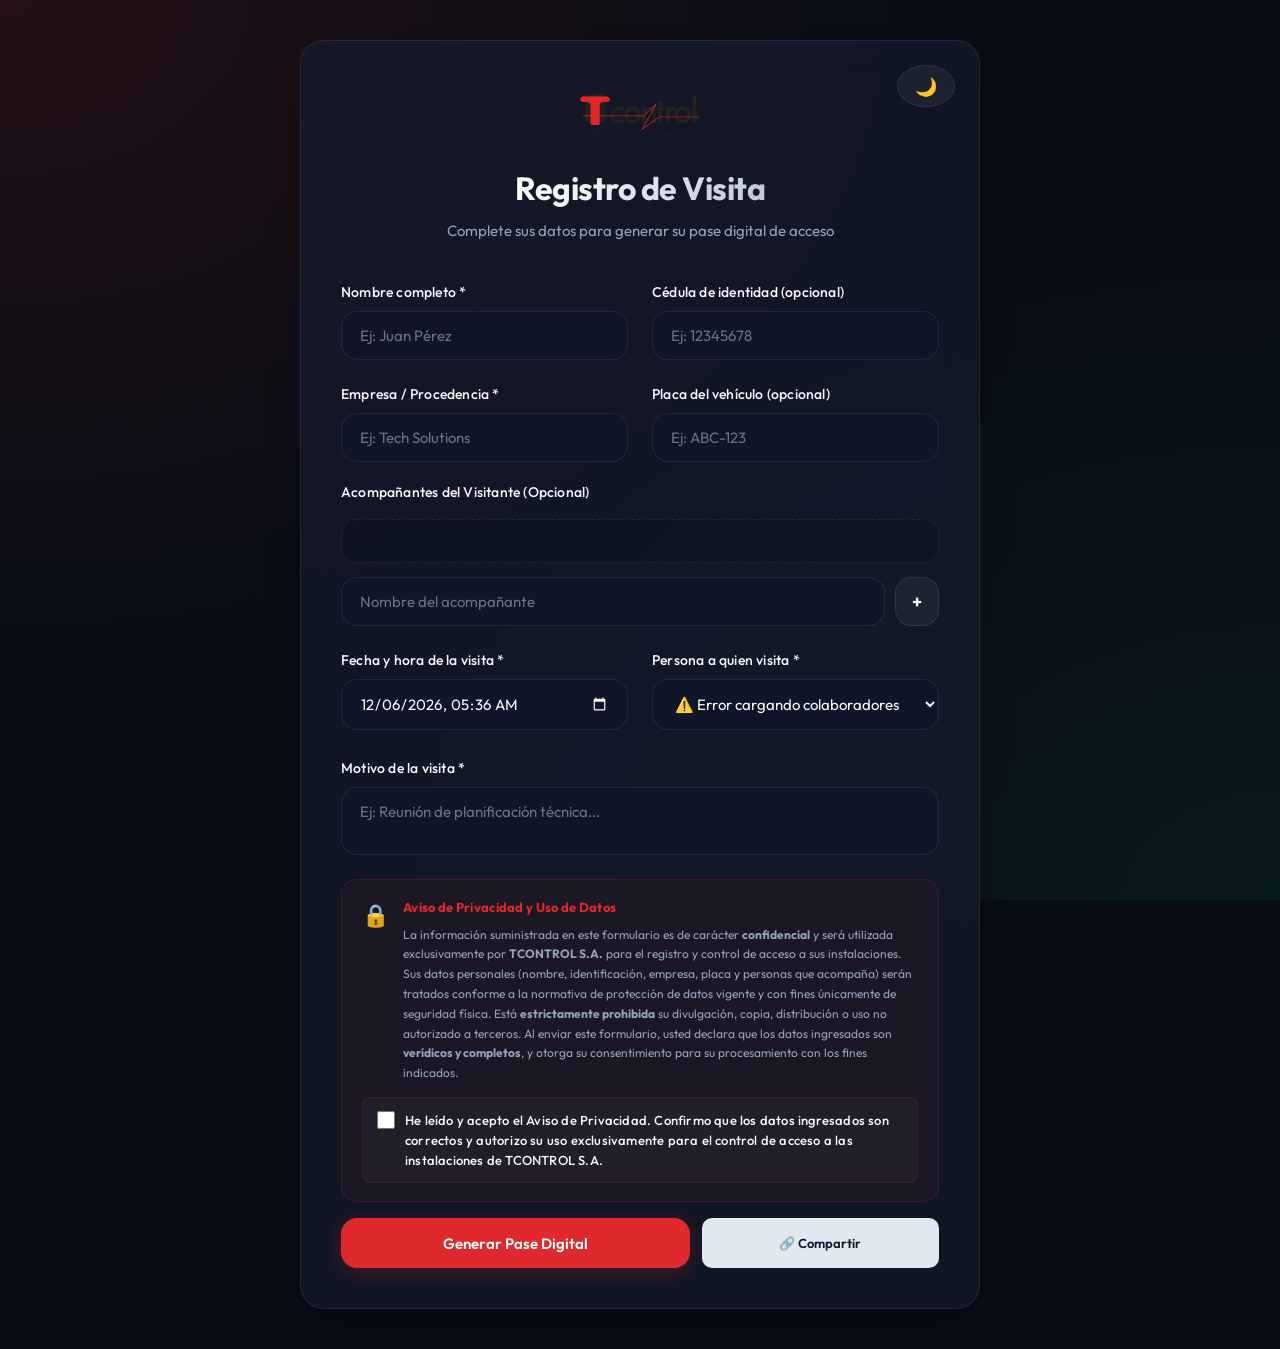
==== visitante/index.html @ 4ef97298 "commit" ====
<!DOCTYPE html>
<html lang="es">
<head>
    <meta charset="UTF-8">
    <meta name="viewport" content="width=device-width, initial-scale=1.0, viewport-fit=cover">
    <meta name="theme-color" content="#0f172a">
    <title>Registro de Visita | Control de Acceso</title>
    <link rel="manifest" href="manifest.json">
    <link href="https://fonts.googleapis.com/css2?family=Outfit:wght@300;400;500;600;700&display=swap" rel="stylesheet">
    <link rel="stylesheet" href="../shared-styles.css">
    <link rel="stylesheet" href="styles.css">
</head>
<body>
    <div class="container">
        <!-- Persistent Theme Switcher -->
        <div class="theme-switch-container">
            <button type="button" id="themeToggleBtn" class="theme-toggle-btn" title="Cambiar Tema">🌙</button>
        </div>

        <div class="header">
            <img src="../Logotipo T Control.png" class="brand-logo" alt="Logo T Control">
            <h1>Registro de Visita</h1>
            <p>Complete sus datos para generar su pase digital de acceso</p>
        </div>

        <form id="visitForm" autocomplete="off">
            <!-- Bloque 1: Datos personales y vehículo -->
            <div class="form-grid">
                <div class="form-group">
                    <label for="nombre">Nombre completo *</label>
                    <input type="text" id="nombre" required placeholder="Ej: Juan Pérez">
                </div>

                <div class="form-group">
                    <label for="cedula">Cédula de identidad (opcional)</label>
                    <input type="text" id="cedula" placeholder="Ej: 12345678">
                </div>

                <div class="form-group">
                    <label for="empresa">Empresa / Procedencia *</label>
                    <input type="text" id="empresa" required placeholder="Ej: Tech Solutions">
                </div>

                <div class="form-group">
                    <label for="placa">Placa del vehículo (opcional)</label>
                    <input type="text" id="placa" placeholder="Ej: ABC-123">
                </div>
            </div>

            <!-- Acompañantes: debajo de Placa -->
            <div class="form-group full-width" style="margin-bottom: 24px;">
                <label>Acompañantes del Visitante (Opcional)</label>
                <div id="companionsChips" class="chips-container">
                    <!-- Chips generados dinámicamente -->
                </div>
                <div class="chip-input-wrapper">
                    <input type="text" id="companionInput" placeholder="Nombre del acompañante">
                    <button type="button" id="addCompanionBtn" class="btn-chip-add">+</button>
                </div>
            </div>

            <!-- Bloque 2: Fecha, persona y motivo -->
            <div class="form-grid" style="margin-bottom: 28px;">
                <div class="form-group">
                    <label for="fechaHoraVisita">Fecha y hora de la visita *</label>
                    <input type="datetime-local" id="fechaHoraVisita" required>
                </div>

                <div class="form-group">
                    <label for="personaVisita">Persona a quien visita *</label>
                    <select id="personaVisita" required>
                        <option value="">Cargando colaboradores...</option>
                    </select>
                </div>
            </div>

            <div class="form-group full-width">
                <label for="motivo">Motivo de la visita *</label>
                <textarea id="motivo" rows="2" required placeholder="Ej: Reunión de planificación técnica..."></textarea>
            </div>

            <!-- Aviso de Privacidad y Descargo de Responsabilidad -->
            <div class="privacy-disclaimer-box" style="margin-top: 24px;">
                <div class="privacy-disclaimer-text">
                    <span class="privacy-icon">🔒</span>
                    <div>
                        <p class="privacy-title">Aviso de Privacidad y Uso de Datos</p>
                        <p class="privacy-body">
                            La información suministrada en este formulario es de carácter <strong>confidencial</strong> y será utilizada
                            exclusivamente por <strong>TCONTROL S.A.</strong> para el registro y control de acceso a sus instalaciones.
                            Sus datos personales (nombre, identificación, empresa, placa y personas que acompaña) serán tratados
                            conforme a la normativa de protección de datos vigente y con fines únicamente de seguridad física.
                            Está <strong>estrictamente prohibida</strong> su divulgación, copia, distribución o uso no autorizado a terceros.
                            Al enviar este formulario, usted declara que los datos ingresados son <strong>verídicos y completos</strong>,
                            y otorga su consentimiento para su procesamiento con los fines indicados.
                        </p>
                    </div>
                </div>
                <label class="privacy-check-label" for="privacyCheck">
                    <input type="checkbox" id="privacyCheck" required>
                    <span>He leído y acepto el Aviso de Privacidad. Confirmo que los datos ingresados son correctos y autorizo su uso exclusivamente para el control de acceso a las instalaciones de TCONTROL S.A.</span>
                </label>
            </div>

            <div style="display: flex; gap: 12px; margin-top: 16px; width: 100%;">
                <button type="submit" class="btn-primary" id="submitBtn" style="flex: 3;">
                    <span class="btn-text">Generar Pase Digital</span>
                    <span class="btn-loader" style="display:none;">⏳ Procesando...</span>
                </button>
                <button type="button" id="shareRegisterBtn" class="btn-secondary-mini" style="flex: 2; height: 50px; display: flex; align-items: center; justify-content: center; gap: 8px;">
                    🔗 Compartir
                </button>
            </div>
        </form>

        <div id="resultModal" class="modal" style="display:none;">
            <div class="modal-content glassmorphic">
                <span class="close">&times;</span>
                <div id="resultContent"></div>
            </div>
        </div>
    </div>

    <!-- QRCode.js local -->
    <script src="qrcode.min.js"></script>
    <!-- Configuración centralizada -->
    <script src="../config.js"></script>
    <!-- Utilidades compartidas -->
    <script src="../utils.js"></script>
    <!-- Lógica de la aplicación -->
    <script src="app.js"></script>
</body>
</html>
---- shared-styles.css ----
/**
 * SISTEMA DE ACCESO - ESTILOS PREMIUM COMPARTIDOS
 * Diseño Glassmorphic, HSL Tailored Palettes y Tipografía Outfit.
 */

:root {
  /* T Control Corporate Red HSL */
  --primary: hsl(359, 75%, 52%);
  --primary-glow: rgba(226, 39, 38, 0.25);
  --primary-hover: hsl(359, 85%, 60%);
  
  --bg-app: #090d16;
  --bg-card: rgba(22, 28, 45, 0.7);
  --bg-card-hover: rgba(30, 38, 60, 0.85);
  --border-color: rgba(255, 255, 255, 0.08);
  --border-focus: var(--primary);
  
  --text-main: #f8fafc;
  --text-muted: #94a3b8;
  --text-dark: #0f172a;
  
  --bg-gradient-1: rgba(226, 39, 38, 0.12);
  --bg-gradient-2: rgba(16, 185, 129, 0.08);
  
  --success: #10b981;
  --success-glow: rgba(16, 185, 129, 0.25);
  --error: #ef4444;
  --error-glow: rgba(239, 68, 68, 0.25);
  --warning: #f59e0b;
  
  --radius-lg: 24px;
  --radius-md: 16px;
  --radius-sm: 8px;
  
  --font-family: 'Outfit', -apple-system, BlinkMacSystemFont, 'Segoe UI', Roboto, sans-serif;
  --transition: all 0.3s cubic-bezier(0.4, 0, 0.2, 1);
  --shadow-premium: 0 20px 40px -15px rgba(0, 0, 0, 0.5);
}

/* Light Mode Overrides */
body.light-mode {
  --bg-app: #f1f5f9;
  --bg-card: rgba(255, 255, 255, 0.9);
  --bg-card-hover: rgba(241, 245, 249, 0.95);
  --border-color: rgba(15, 23, 42, 0.08);
  --border-focus: var(--primary);
  
  --text-main: #0f172a;
  --text-muted: #475569;
  --text-dark: #0f172a;
  
  --bg-gradient-1: rgba(226, 39, 38, 0.06);
  --bg-gradient-2: rgba(16, 185, 129, 0.04);
  
  --shadow-premium: 0 20px 40px -15px rgba(15, 23, 42, 0.1);
}

/* ==================== GLOBAL RESET ==================== */
* {
  margin: 0;
  padding: 0;
  box-sizing: border-box;
}

body {
  font-family: var(--font-family);
  background-color: var(--bg-app);
  background-image: 
    radial-gradient(at 0% 0%, var(--bg-gradient-1) 0px, transparent 50%),
    radial-gradient(at 100% 100%, var(--bg-gradient-2) 0px, transparent 50%);
  background-attachment: fixed;
  color: var(--text-main);
  line-height: 1.5;
  min-height: 100vh;
  padding: 40px 20px;
  display: flex;
  justify-content: center;
  align-items: flex-start;
  -webkit-font-smoothing: antialiased;
  transition: background-color 0.3s ease, color 0.3s ease;
}

.container {
  width: 100%;
  max-width: 680px;
  background: var(--bg-card);
  backdrop-filter: blur(20px);
  -webkit-backdrop-filter: blur(20px);
  border: 1px solid var(--border-color);
  border-radius: var(--radius-lg);
  padding: 40px;
  box-shadow: var(--shadow-premium);
  position: relative; /* relative for theme switcher alignment */
  animation: entranceAnim 0.6s cubic-bezier(0.16, 1, 0.3, 1);
  transition: background 0.3s ease, border-color 0.3s ease, box-shadow 0.3s ease;
}

@keyframes entranceAnim {
  from {
    opacity: 0;
    transform: translateY(20px) scale(0.98);
  }
  to {
    opacity: 1;
    transform: translateY(0) scale(1);
  }
}

/* ==================== HEADER ==================== */
.header {
  text-align: center;
  margin-bottom: 40px;
}

.logo-area {
  display: inline-flex;
  align-items: center;
  justify-content: center;
  width: 64px;
  height: 64px;
  background: rgba(59, 130, 246, 0.12);
  border: 1px solid rgba(59, 130, 246, 0.25);
  border-radius: 20px;
  margin-bottom: 20px;
  font-size: 28px;
  box-shadow: 0 8px 20px rgba(59, 130, 246, 0.15);
  animation: logoPulse 4s infinite ease-in-out;
}

@keyframes logoPulse {
  0%, 100% { transform: scale(1); box-shadow: 0 8px 20px rgba(59, 130, 246, 0.15); }
  50% { transform: scale(1.05); box-shadow: 0 12px 30px rgba(59, 130, 246, 0.3); }
}

.header h1 {
  font-size: 32px;
  font-weight: 700;
  letter-spacing: -0.5px;
  background: linear-gradient(135deg, #ffffff 30%, #94a3b8 100%);
  -webkit-background-clip: text;
  -webkit-text-fill-color: transparent;
  margin-bottom: 8px;
}

.header p {
  color: var(--text-muted);
  font-size: 15px;
  font-weight: 400;
}

/* ==================== FORM DESIGN ==================== */
.form-grid {
  display: grid;
  grid-template-columns: repeat(2, 1fr);
  gap: 24px;
  margin-bottom: 28px;
}

.form-group {
  display: flex;
  flex-direction: column;
  gap: 8px;
}

.form-group.full-width {
  grid-column: span 2;
}

label {
  font-size: 14px;
  font-weight: 500;
  color: var(--text-main);
  letter-spacing: 0.2px;
}

input, select, textarea {
  width: 100%;
  background: rgba(15, 23, 42, 0.6);
  border: 1px solid var(--border-color);
  border-radius: var(--radius-md);
  padding: 14px 18px;
  color: var(--text-main);
  font-size: 15px;
  font-family: inherit;
  font-weight: 400;
  transition: var(--transition);
}

input::placeholder, textarea::placeholder {
  color: #64748b;
}

input:focus, select:focus, textarea:focus {
  outline: none;
  border-color: var(--border-focus);
  background: rgba(15, 23, 42, 0.9);
  box-shadow: 0 0 0 4px var(--primary-glow);
}

select option {
  background: #0f172a;
  color: var(--text-main);
}

textarea {
  resize: none;
}

/* Invertir el color del ícono del selector de fecha en temas oscuros */
input[type="date"]::-webkit-calendar-picker-indicator,
input[type="datetime-local"]::-webkit-calendar-picker-indicator {
  filter: invert(1);
  cursor: pointer;
}

/* ==================== BUTTONS ==================== */
button {
  display: inline-flex;
  align-items: center;
  justify-content: center;
  font-family: var(--font-family);
  font-weight: 600;
  font-size: 15px;
  padding: 15px 28px;
  border-radius: var(--radius-md);
  border: none;
  cursor: pointer;
  transition: var(--transition);
  gap: 10px;
}

.btn-primary {
  background: var(--primary);
  color: #ffffff;
  box-shadow: 0 4px 20px var(--primary-glow);
  width: 100%;
}

.btn-primary:hover:not(:disabled) {
  background: var(--primary-hover);
  transform: translateY(-2px);
  box-shadow: 0 8px 25px rgba(59, 130, 246, 0.5);
}

.btn-primary:active:not(:disabled) {
  transform: translateY(0);
}

.btn-primary:disabled {
  opacity: 0.5;
  cursor: not-allowed;
}

.btn-primary-mini {
  background: var(--primary);
  color: #ffffff;
  padding: 10px 18px;
  font-size: 13px;
  border-radius: 10px;
}

.btn-primary-mini:hover {
  background: var(--primary-hover);
  transform: scale(1.02);
}

.btn-secondary-mini {
  background: rgba(255, 255, 255, 0.08);
  color: var(--text-main);
  border: 1px solid var(--border-color);
  padding: 10px 18px;
  font-size: 13px;
  border-radius: 10px;
}

.btn-secondary-mini:hover {
  background: rgba(255, 255, 255, 0.15);
}

/* ==================== TICKET GLASSMORPHIC ==================== */
.ticket-container {
  color: var(--text-dark);
  text-align: center;
  animation: ticketEntrance 0.5s cubic-bezier(0.34, 1.56, 0.64, 1);
}

@keyframes ticketEntrance {
  from {
    transform: scale(0.9) rotate(-2deg);
    opacity: 0;
  }
  to {
    transform: scale(1) rotate(0);
    opacity: 1;
  }
}

.ticket-header {
  margin-bottom: 24px;
}

.success-badge {
  display: inline-flex;
  align-items: center;
  justify-content: center;
  width: 48px;
  height: 48px;
  background: var(--success);
  color: white;
  border-radius: 50%;
  font-size: 22px;
  font-weight: bold;
  margin-bottom: 12px;
  box-shadow: 0 0 20px var(--success-glow);
}

.ticket-header h2 {
  font-size: 22px;
  font-weight: 700;
  color: #0f172a;
}

.ticket-id {
  font-size: 13px;
  color: #64748b;
  margin-top: 4px;
}

.ticket-qr-area {
  background: #f8fafc;
  border: 1px dashed #cbd5e1;
  border-radius: var(--radius-md);
  padding: 24px;
  margin-bottom: 24px;
  display: flex;
  flex-direction: column;
  align-items: center;
}

.qr-code-wrapper {
  background: white;
  padding: 12px;
  border-radius: 12px;
  box-shadow: 0 4px 12px rgba(0, 0, 0, 0.05);
}

.qr-code-wrapper canvas, .qr-code-wrapper img {
  width: 170px !important;
  height: 170px !important;
  display: block;
}

.qr-help {
  font-size: 12px;
  color: #64748b;
  margin-top: 14px;
  font-weight: 500;
}

.ticket-pin-area {
  background: #f1f5f9;
  border-radius: 16px;
  padding: 16px;
  margin-bottom: 24px;
}

.pin-label {
  display: block;
  font-size: 10px;
  font-weight: 700;
  color: #64748b;
  letter-spacing: 1px;
  margin-bottom: 4px;
}

.pin-display {
  font-size: 32px;
  font-weight: 800;
  color: #0f172a;
  letter-spacing: 4px;
  line-height: 1.2;
}

.pin-help {
  font-size: 11px;
  color: #64748b;
  margin-top: 4px;
}

.ticket-details {
  background: #f8fafc;
  border-radius: var(--radius-md);
  padding: 18px 22px;
  margin-bottom: 28px;
  text-align: left;
  display: flex;
  flex-direction: column;
  gap: 12px;
}

.detail-row {
  display: flex;
  justify-content: space-between;
  align-items: center;
  font-size: 13px;
  border-bottom: 1px solid #f1f5f9;
  padding-bottom: 8px;
}

.detail-row:last-child {
  border-bottom: none;
  padding-bottom: 0;
}

.detail-row span {
  color: #64748b;
  font-weight: 500;
}

.detail-row strong {
  color: #0f172a;
  font-weight: 600;
}

.ticket-footer {
  display: flex;
  gap: 12px;
}

.ticket-footer button {
  flex: 1;
}

/* ==================== MODAL OVERLAY ==================== */
.modal {
  display: none;
  position: fixed;
  top: 0;
  left: 0;
  width: 100vw;
  height: 100vh;
  background: rgba(4, 6, 12, 0.85);
  backdrop-filter: blur(12px);
  -webkit-backdrop-filter: blur(12px);
  z-index: 1000;
  align-items: center;
  justify-content: center;
  padding: 20px;
}

.modal-content.glassmorphic {
  background: #ffffff;
  border-radius: var(--radius-lg);
  padding: 32px;
  width: 100%;
  max-width: 440px;
  max-height: 95vh;
  overflow-y: auto;
  position: relative;
  box-shadow: 0 30px 60px rgba(0, 0, 0, 0.4);
}

.close {
  position: absolute;
  top: 16px;
  right: 20px;
  font-size: 26px;
  font-weight: 700;
  color: #94a3b8;
  cursor: pointer;
  transition: var(--transition);
}

.close:hover {
  color: var(--error);
  transform: scale(1.1);
}

/* ==================== RESPONSIVE DESIGN ==================== */
@media (max-width: 640px) {
  body {
    padding: 20px 10px;
  }

  .container {
    padding: 24px 16px;
  }

  .form-grid {
    grid-template-columns: 1fr;
    gap: 16px;
  }

  .form-group.full-width {
    grid-column: span 1;
  }

  .header h1 {
    font-size: 26px;
  }
}

/* ==================== BRAND LOGO ==================== */
.brand-logo {
  max-width: 150px;
  height: auto;
  margin: 0 auto 16px auto;
  display: block;
}

/* ==================== THEME TOGGLE SWITCH ==================== */
.theme-switch-container {
  position: absolute;
  top: 24px;
  right: 24px;
  z-index: 100;
}

.theme-toggle-btn {
  background: rgba(255, 255, 255, 0.05);
  border: 1px solid var(--border-color);
  width: 42px;
  height: 42px;
  border-radius: 50%;
  display: flex;
  align-items: center;
  justify-content: center;
  font-size: 18px;
  color: var(--text-main);
  box-shadow: 0 4px 12px rgba(0, 0, 0, 0.1);
  cursor: pointer;
  transition: var(--transition);
}

.theme-toggle-btn:hover {
  transform: rotate(15deg) scale(1.05);
  border-color: var(--primary);
  background: var(--bg-card-hover);
}

/* ==================== COMPANION CHIPS / TAGS ==================== */
.chips-container {
  display: flex;
  flex-wrap: wrap;
  gap: 8px;
  margin-top: 8px;
  min-height: 44px;
  padding: 8px;
  border: 1px dashed var(--border-color);
  border-radius: var(--radius-md);
  background: rgba(0, 0, 0, 0.1);
}

.chip {
  display: inline-flex;
  align-items: center;
  gap: 6px;
  background: var(--primary);
  color: #ffffff !important;
  font-size: 13px;
  font-weight: 500;
  padding: 6px 12px;
  border-radius: 12px;
  animation: chipEntrance 0.3s cubic-bezier(0.16, 1, 0.3, 1);
  box-shadow: 0 2px 6px rgba(226, 39, 38, 0.2);
}

@keyframes chipEntrance {
  from { opacity: 0; transform: scale(0.8) translateY(4px); }
  to { opacity: 1; transform: scale(1) translateY(0); }
}

.chip-remove {
  background: rgba(255, 255, 255, 0.2);
  border-radius: 50%;
  width: 16px;
  height: 16px;
  display: flex;
  align-items: center;
  justify-content: center;
  font-size: 10px;
  cursor: pointer;
  transition: var(--transition);
}

.chip-remove:hover {
  background: rgba(255, 255, 255, 0.4);
  color: #ffffff;
}

.chip-input-wrapper {
  display: flex;
  gap: 10px;
  margin-top: 6px;
}

.chip-input-wrapper input {
  flex: 1;
}

.btn-chip-add {
  background: rgba(255, 255, 255, 0.05);
  border: 1px solid var(--border-color);
  color: var(--text-main);
  padding: 0 16px;
  border-radius: var(--radius-md);
  font-size: 18px;
  font-weight: bold;
  cursor: pointer;
  transition: var(--transition);
}

.btn-chip-add:hover {
  background: var(--primary);
  color: #ffffff;
  border-color: var(--primary);
}

/* ==================== THEME-AWARE MODAL FOR CRUD ==================== */
.modal-content.theme-aware {
  background: var(--bg-card);
  backdrop-filter: blur(24px);
  -webkit-backdrop-filter: blur(24px);
  border: 1px solid var(--border-color);
  color: var(--text-main) !important;
}

.modal-content.theme-aware h3,
.modal-content.theme-aware h4,
.modal-content.theme-aware label {
  color: var(--text-main) !important;
}

.modal-content.theme-aware input,
.modal-content.theme-aware select,
.modal-content.theme-aware textarea {
  background: rgba(0, 0, 0, 0.15) !important;
  color: var(--text-main) !important;
  border-color: var(--border-color) !important;
}

.modal-content.theme-aware input:focus,
.modal-content.theme-aware select:focus,
.modal-content.theme-aware textarea:focus {
  border-color: var(--border-focus) !important;
  box-shadow: 0 0 0 3px var(--primary-glow) !important;
}

/* ==================== HIGH-CONTRAST LIGHT MODE OVERRIDES ==================== */
body.light-mode .header h1 {
  background: linear-gradient(135deg, #0f172a 30%, #475569 100%) !important;
  -webkit-background-clip: text !important;
  -webkit-text-fill-color: transparent !important;
}

/* Inputs, Selects and Textareas */
body.light-mode input,
body.light-mode select,
body.light-mode textarea {
  background: rgba(255, 255, 255, 0.85) !important;
  color: #0f172a !important;
  border: 1px solid rgba(15, 23, 42, 0.15) !important;
}

body.light-mode input:focus,
body.light-mode select:focus,
body.light-mode textarea:focus {
  background: #ffffff !important;
  border-color: var(--primary) !important;
  box-shadow: 0 0 0 4px var(--primary-glow) !important;
}

body.light-mode input::placeholder,
body.light-mode textarea::placeholder {
  color: #64748b !important;
}

body.light-mode select option {
  background: #ffffff !important;
  color: #0f172a !important;
}

body.light-mode input[type="date"]::-webkit-calendar-picker-indicator,
body.light-mode input[type="datetime-local"]::-webkit-calendar-picker-indicator {
  filter: none !important;
}

/* Chips Container inside modal */
body.light-mode .chips-container {
  background: rgba(15, 23, 42, 0.02) !important;
  border-color: rgba(15, 23, 42, 0.08) !important;
}

/* Guard login portal */
body.light-mode .login-section.glassmorphic-subcard {
  background: rgba(255, 255, 255, 0.85) !important;
  border-color: rgba(15, 23, 42, 0.08) !important;
}

/* Guard navigation tabs */
body.light-mode .tabs-header {
  background: rgba(15, 23, 42, 0.04) !important;
  border-color: rgba(15, 23, 42, 0.08) !important;
}

body.light-mode .tab-btn:not(.active) {
  color: #475569 !important;
}

body.light-mode .tab-btn:hover:not(.active) {
  background: rgba(15, 23, 42, 0.04) !important;
  color: #0f172a !important;
}

/* Guard operations panels */
body.light-mode .scanner-card,
body.light-mode .pin-card {
  background: rgba(255, 255, 255, 0.8) !important;
  border-color: rgba(15, 23, 42, 0.08) !important;
}

body.light-mode .pin-input-group input {
  background: rgba(255, 255, 255, 0.9) !important;
  color: #0f172a !important;
  border: 1px solid rgba(15, 23, 42, 0.15) !important;
}

/* Validation result card in light mode */
body.light-mode #resultTitle {
  color: #0f172a !important;
}

body.light-mode .info-row strong {
  color: #0f172a !important;
}

body.light-mode .result-host-card {
  background: rgba(15, 23, 42, 0.04) !important;
  border: 1px solid rgba(15, 23, 42, 0.08) !important;
}

body.light-mode .host-text-details h4 {
  color: #0f172a !important;
}

body.light-mode .close,
body.light-mode #closeEditModalBtn {
  color: #475569 !important;
}

body.light-mode .close:hover,
body.light-mode #closeEditModalBtn:hover {
  color: var(--error) !important;
}

/* History logs grid cards in light mode */
body.light-mode .history-controls-card {
  background: rgba(255, 255, 255, 0.8) !important;
  border-color: rgba(15, 23, 42, 0.08) !important;
}

body.light-mode .visit-card-history {
  background: rgba(255, 255, 255, 0.85) !important;
  border-color: rgba(15, 23, 42, 0.08) !important;
}

body.light-mode .visit-card-history:hover {
  background: #ffffff !important;
  border-color: rgba(15, 23, 42, 0.15) !important;
  box-shadow: 0 10px 25px rgba(15, 23, 42, 0.05) !important;
}

body.light-mode .vh-visitor-name {
  color: #0f172a !important;
}

body.light-mode .vh-pin-pill,
body.light-mode .vh-id-pill {
  background: rgba(15, 23, 42, 0.05) !important;
  color: #0f172a !important;
}

body.light-mode .vh-time-stamp strong {
  color: #0f172a !important;
}

/* ==================== CUSTOM SELECT DROPDOWN ==================== */
.custom-select-wrapper {
  position: relative;
  width: 100%;
}

.custom-select-trigger {
  display: flex;
  align-items: center;
  gap: 10px;
  background: rgba(15, 23, 42, 0.6);
  border: 1px solid var(--border-color);
  border-radius: var(--radius-md);
  padding: 14px 18px;
  color: var(--text-main);
  font-size: 15px;
  cursor: pointer;
  transition: var(--transition);
  user-select: none;
  min-height: 50px;
}

.custom-select-trigger:hover {
  border-color: var(--border-focus);
}

.custom-select-arrow {
  margin-left: auto;
  font-size: 10px;
  color: var(--text-muted);
  transition: var(--transition);
}

.custom-select-dropdown {
  position: absolute;
  top: calc(100% + 6px);
  left: 0;
  width: 100%;
  background: #0f172a;
  border: 1px solid var(--border-color);
  border-radius: var(--radius-md);
  box-shadow: 0 10px 30px rgba(0, 0, 0, 0.5);
  z-index: 1000;
  display: none;
  overflow: hidden;
  animation: slideDown 0.25s cubic-bezier(0.16, 1, 0.3, 1);
}

@keyframes slideDown {
  from { opacity: 0; transform: translateY(-8px); }
  to { opacity: 1; transform: translateY(0); }
}

.custom-select-search {
  width: calc(100% - 24px) !important;
  margin: 12px 12px 6px 12px !important;
  padding: 10px 14px !important;
  background: rgba(0, 0, 0, 0.25) !important;
  border: 1px solid var(--border-color) !important;
  border-radius: var(--radius-sm) !important;
  font-size: 14px !important;
  color: var(--text-main) !important;
}

.custom-select-options {
  max-height: 200px;
  overflow-y: auto;
  padding: 6px 0;
}

/* Custom Scrollbar for dropdown */
.custom-select-options::-webkit-scrollbar {
  width: 6px;
}
.custom-select-options::-webkit-scrollbar-track {
  background: rgba(0, 0, 0, 0.1);
}
.custom-select-options::-webkit-scrollbar-thumb {
  background: rgba(255, 255, 255, 0.1);
  border-radius: 3px;
}
.custom-select-options::-webkit-scrollbar-thumb:hover {
  background: rgba(255, 255, 255, 0.2);
}

.custom-select-option {
  display: flex;
  align-items: center;
  gap: 12px;
  padding: 10px 18px;
  cursor: pointer;
  transition: var(--transition);
  color: var(--text-main);
  font-size: 14px;
}

.custom-select-option:hover {
  background: rgba(255, 255, 255, 0.05);
  color: #ffffff;
}

.colab-select-img, .colab-option-img {
  width: 28px;
  height: 28px;
  border-radius: 50%;
  object-fit: cover;
  border: 1px solid rgba(255, 255, 255, 0.1);
}

/* ==================== HIGH-CONTRAST LIGHT MODE ADDITIONS ==================== */

/* Custom Autocomplete Select in Light Mode */
body.light-mode .custom-select-trigger {
  background: rgba(255, 255, 255, 0.85) !important;
  color: #0f172a !important;
  border: 1px solid rgba(15, 23, 42, 0.15) !important;
}

body.light-mode .custom-select-dropdown {
  background: #ffffff !important;
  border-color: rgba(15, 23, 42, 0.15) !important;
  box-shadow: 0 10px 30px rgba(15, 23, 42, 0.1) !important;
}

body.light-mode .custom-select-search {
  background: rgba(15, 23, 42, 0.03) !important;
  border: 1px solid rgba(15, 23, 42, 0.1) !important;
  color: #0f172a !important;
}

body.light-mode .custom-select-option {
  color: #475569 !important;
}

body.light-mode .custom-select-option:hover {
  background: rgba(15, 23, 42, 0.04) !important;
  color: #0f172a !important;
}

body.light-mode .colab-select-img, body.light-mode .colab-option-img {
  border: 1px solid rgba(15, 23, 42, 0.1);
}

body.light-mode .custom-select-options::-webkit-scrollbar-thumb {
  background: rgba(15, 23, 42, 0.1);
}

/* Secondary Buttons in Light Mode */
body.light-mode .btn-secondary-mini {
  background: rgba(15, 23, 42, 0.06) !important;
  color: #0f172a !important;
  border: 1px solid rgba(15, 23, 42, 0.12) !important;
}
body.light-mode .btn-secondary-mini:hover {
  background: rgba(15, 23, 42, 0.1) !important;
}

/* Alert/Error Banner High-Contrast in Light Mode */
body.light-mode .error-detail-box {
  background: rgba(239, 68, 68, 0.06) !important;
  border: 1px solid rgba(239, 68, 68, 0.15) !important;
  color: #b91c1c !important;
}

/* Status Pills High-Contrast in Light Mode */
body.light-mode .status-pill.agendado {
  background: rgba(59, 130, 246, 0.1) !important;
  color: #1d4ed8 !important;
}
body.light-mode .status-pill.en-curso {
  background: rgba(16, 185, 129, 0.1) !important;
  color: #047857 !important;
}
body.light-mode .status-pill.finalizado {
  background: rgba(148, 163, 184, 0.12) !important;
  color: #475569 !important;
}

/* Modals, Search Inputs and Close Icons in Light Mode */
body.light-mode .modal-content.theme-aware {
  background: #ffffff !important;
  border-color: rgba(15, 23, 42, 0.15) !important;
  color: #0f172a !important;
  box-shadow: 0 20px 50px rgba(15, 23, 42, 0.15) !important;
}

body.light-mode .modal-content.theme-aware h3,
body.light-mode .modal-content.theme-aware h4,
body.light-mode .modal-content.theme-aware label {
  color: #0f172a !important;
}

body.light-mode .modal-content.theme-aware input {
  background: #ffffff !important;
  color: #0f172a !important;
  border: 1px solid rgba(15, 23, 42, 0.15) !important;
}

body.light-mode .modal-content.theme-aware input:focus {
  border-color: var(--primary) !important;
  box-shadow: 0 0 0 4px var(--primary-glow) !important;
}

body.light-mode .close-share {
  color: #475569 !important;
}

body.light-mode .close-share:hover {
  color: var(--error) !important;
}
---- visitante/styles.css ----
/**
 * ESTILOS ESPECÍFICOS - PORTAL VISITANTE
 * Hereda limpiamente el diseño premium y paleta HSL de shared-styles.css.
 * Sin reescrituras de colores conflictivas.
 */

/* Asegurar el contraste de los textos del ticket digital (sobre fondo blanco) */
.ticket-container {
  color: var(--text-dark) !important;
}

.ticket-header h2 {
  color: var(--text-dark) !important;
  font-weight: 700;
}

.ticket-id code {
  background: #f1f5f9;
  color: #0f172a;
  padding: 2px 6px;
  border-radius: 4px;
}

.qr-help {
  color: #64748b !important;
  font-weight: 500;
}

.pin-label {
  color: #64748b !important;
}

.pin-display {
  color: #0f172a !important;
}

.pin-help {
  color: #64748b !important;
}

.detail-row span {
  color: #64748b !important;
}

.detail-row strong {
  color: #0f172a !important;
}

/* Botones específicos para el pie de ticket modal */
.btn-primary-mini {
  background: var(--primary);
  color: #ffffff !important;
  padding: 12px 20px;
  font-size: 13px;
  font-weight: 600;
  border-radius: 10px;
  cursor: pointer;
  transition: var(--transition);
}

.btn-primary-mini:hover {
  background: var(--primary-hover);
  transform: translateY(-1px);
}

.btn-secondary-mini {
  background: #e2e8f0;
  color: #0f172a !important;
  padding: 12px 20px;
  font-size: 13px;
  font-weight: 600;
  border-radius: 10px;
  cursor: pointer;
  transition: var(--transition);
}

.btn-secondary-mini:hover {
  background: #cbd5e1;
}

/* Ajuste fino de espaciado en la cuadrícula de inputs */
.form-grid {
  margin-bottom: 20px;
}

body:not(.light-mode) input, body:not(.light-mode) select, body:not(.light-mode) textarea {
  /* Forzar que los inputs se hereden del sistema HSL de shared-styles.css */
  background: rgba(15, 23, 42, 0.6) !important;
  color: var(--text-main) !important;
  border: 1px solid var(--border-color) !important;
}

body:not(.light-mode) input:focus, body:not(.light-mode) select:focus, body:not(.light-mode) textarea:focus {
  border-color: var(--border-focus) !important;
  background: rgba(15, 23, 42, 0.9) !important;
  box-shadow: 0 0 0 4px var(--primary-glow) !important;
}

body.light-mode input, body.light-mode select, body.light-mode textarea {
  background: rgba(255, 255, 255, 0.85) !important;
  color: #0f172a !important;
  border: 1px solid rgba(15, 23, 42, 0.15) !important;
}

body.light-mode input:focus, body.light-mode select:focus, body.light-mode textarea:focus {
  background: #ffffff !important;
  border-color: var(--primary) !important;
  box-shadow: 0 0 0 4px var(--primary-glow) !important;
}

label {
  color: var(--text-main) !important;
  font-weight: 500;
}

/* ==================== AVISO DE PRIVACIDAD ==================== */
.privacy-disclaimer-box {
  background: rgba(226, 39, 38, 0.05);
  border: 1px solid rgba(226, 39, 38, 0.18);
  border-radius: var(--radius-md);
  padding: 18px 20px;
  display: flex;
  flex-direction: column;
  gap: 14px;
}

.privacy-disclaimer-text {
  display: flex;
  gap: 14px;
  align-items: flex-start;
}

.privacy-icon {
  font-size: 22px;
  flex-shrink: 0;
  margin-top: 1px;
}

.privacy-title {
  font-size: 13px;
  font-weight: 700;
  color: var(--primary) !important;
  margin-bottom: 7px;
  letter-spacing: 0.3px;
}

.privacy-body {
  font-size: 12px;
  color: var(--text-muted) !important;
  line-height: 1.65;
}

.privacy-check-label {
  display: flex;
  align-items: flex-start;
  gap: 10px;
  cursor: pointer;
  font-size: 13px;
  color: var(--text-main) !important;
  font-weight: 500;
  line-height: 1.55;
  background: rgba(255, 255, 255, 0.03);
  border: 1px solid rgba(226, 39, 38, 0.12);
  border-radius: var(--radius-sm);
  padding: 12px 14px;
  transition: var(--transition);
}

.privacy-check-label:hover {
  background: rgba(226, 39, 38, 0.04);
  border-color: rgba(226, 39, 38, 0.2);
}

.privacy-check-label input[type="checkbox"] {
  width: 18px !important;
  height: 18px !important;
  min-width: 18px !important;
  flex-shrink: 0;
  margin-top: 1px;
  accent-color: var(--primary);
  cursor: pointer;
  border-radius: 4px !important;
  padding: 0 !important;
  border: none !important;
  box-shadow: none !important;
}

/* Light Mode: Privacy box */
body.light-mode .privacy-disclaimer-box {
  background: rgba(226, 39, 38, 0.03) !important;
  border-color: rgba(226, 39, 38, 0.15) !important;
}

body.light-mode .privacy-check-label {
  background: rgba(255, 255, 255, 0.7) !important;
  border-color: rgba(226, 39, 38, 0.12) !important;
  color: #0f172a !important;
}

body.light-mode .privacy-body {
  color: #475569 !important;
}

/* Shake animation for unchecked privacy box */
@keyframes privacyShake {
  0%, 100% { transform: translateX(0); }
  20%       { transform: translateX(-6px); }
  40%       { transform: translateX(6px); }
  60%       { transform: translateX(-4px); }
  80%       { transform: translateX(4px); }
}
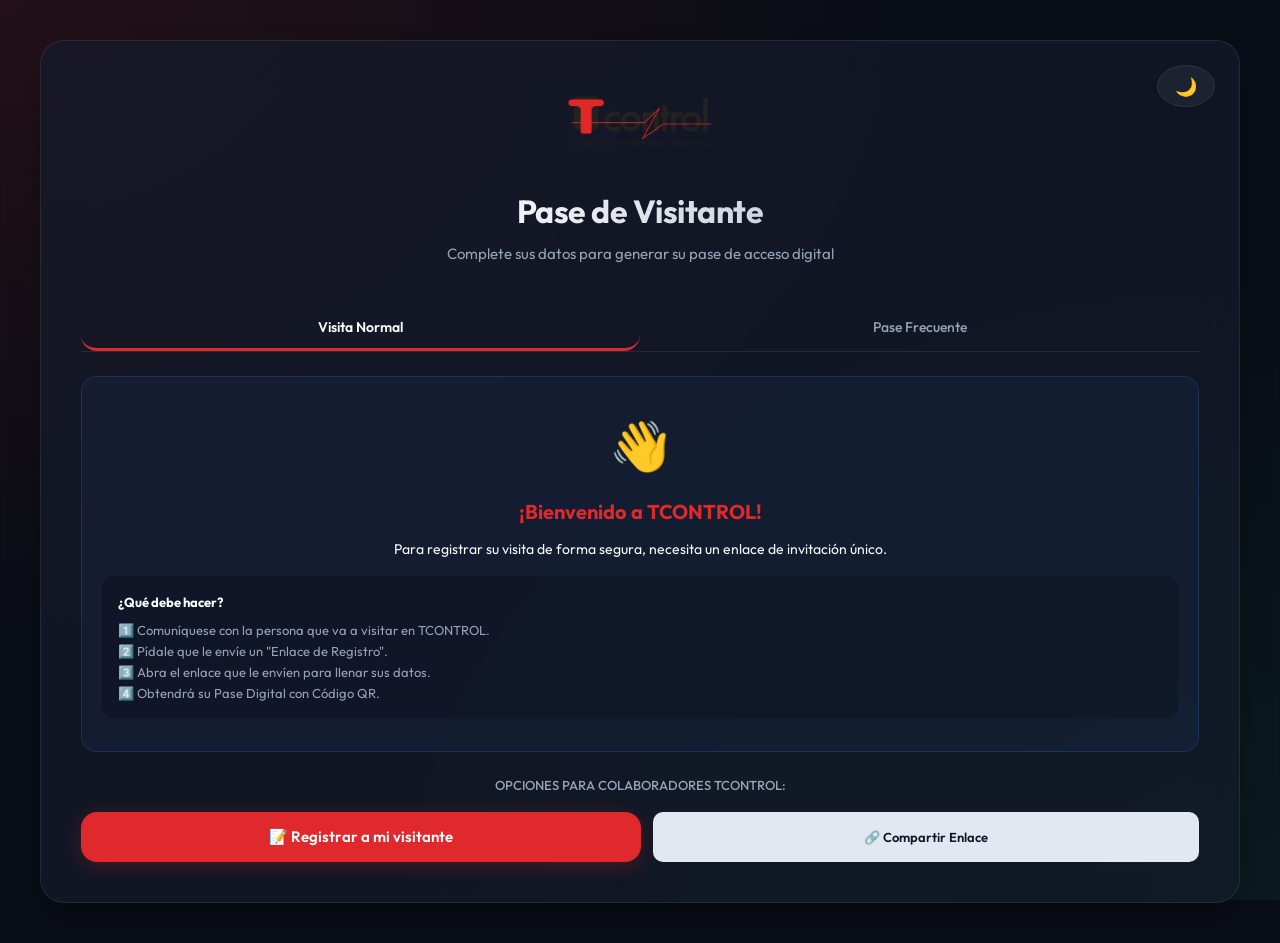
==== commit 2db6df63: "commit" ====
--- a/visitante/index.html
+++ b/visitante/index.html
@@ -11,114 +11,211 @@
     <link rel="stylesheet" href="styles.css">
 </head>
 <body>
-    <div class="container">
+    <div class="container wide">
         <!-- Persistent Theme Switcher -->
         <div class="theme-switch-container">
             <button type="button" id="themeToggleBtn" class="theme-toggle-btn" title="Cambiar Tema">🌙</button>
         </div>
-
+        <!-- Encabezado con imagen de la empresa -->
         <div class="header">
-            <img src="../Logotipo T Control.png" class="brand-logo" alt="Logo T Control">
-            <h1>Registro de Visita</h1>
-            <p>Complete sus datos para generar su pase digital de acceso</p>
-        </div>
-
-        <form id="visitForm" autocomplete="off">
-            <!-- Bloque 1: Datos personales y vehículo -->
-            <div class="form-grid">
-                <div class="form-group">
-                    <label for="nombre">Nombre completo *</label>
-                    <input type="text" id="nombre" required placeholder="Ej: Juan Pérez">
-                </div>
-
-                <div class="form-group">
-                    <label for="cedula">Cédula de identidad (opcional)</label>
-                    <input type="text" id="cedula" placeholder="Ej: 12345678">
-                </div>
-
-                <div class="form-group">
-                    <label for="empresa">Empresa / Procedencia *</label>
-                    <input type="text" id="empresa" required placeholder="Ej: Tech Solutions">
-                </div>
-
-                <div class="form-group">
-                    <label for="placa">Placa del vehículo (opcional)</label>
-                    <input type="text" id="placa" placeholder="Ej: ABC-123">
-                </div>
+            <img src="../Logotipo%20T%20Control.png" alt="Logotipo T Control" style="max-height: 80px; margin-bottom: 20px;">
+            <h1>Pase de Visitante</h1>
+            <p>Complete sus datos para generar su pase de acceso digital</p>
+        </div>
+
+        <!-- TABS PARA VISITANTE -->
+        <div class="tabs-header" style="margin-bottom: 24px; display: flex; border-bottom: 1px solid var(--border-color);">
+            <button class="tab-btn active" id="tabNormalBtn" data-tab="normalTab" style="flex:1; background:none; border:none; padding:12px; color:var(--text-main); font-weight:600; font-size:14px; border-bottom: 3px solid var(--primary); cursor:pointer;">Visita Normal</button>
+            <button class="tab-btn" id="tabFreqBtn" data-tab="freqTab" style="flex:1; background:none; border:none; padding:12px; color:var(--text-muted); font-weight:500; font-size:14px; border-bottom: 3px solid transparent; cursor:pointer;">Pase Frecuente</button>
+        </div>
+
+        <!-- TAB NORMAL -->
+        <div id="normalTab" class="tab-content active" style="display:block;">
+            <form id="visitForm" autocomplete="off">
+                <!-- WRAPPER PARA LAYOUT DESKTOP -->
+                <div class="desktop-split" style="display: flex; flex-wrap: wrap; gap: 32px; align-items: stretch;">
+                    
+                    <!-- COLUMNA IZQUIERDA: CAMPOS -->
+                    <div class="form-fields-column" style="flex: 1 1 320px; display: flex; flex-direction: column;">
+                        <div class="form-grid">
+                            <div class="form-group">
+                                <label for="nombre">Nombre completo *</label>
+                                <input type="text" id="nombre" required placeholder="Ej: Juan Pérez">
+                            </div>
+                            <div class="form-group">
+                                <label for="cedula">Cédula de identidad (opcional)</label>
+                                <input type="text" id="cedula" placeholder="Ej: 12345678">
+                            </div>
+                            <div class="form-group">
+                                <label for="empresa">Empresa / Procedencia *</label>
+                                <input type="text" id="empresa" required placeholder="Ej: Tech Solutions">
+                            </div>
+                            <div class="form-group">
+                                <label for="placa">Placa del vehículo (opcional)</label>
+                                <input type="text" id="placa" placeholder="Ej: ABC-123">
+                            </div>
+                        </div>
+
+                        <div class="form-group full-width" style="margin-bottom: 24px;">
+                            <label>Acompañantes del Visitante (Opcional)</label>
+                            <div id="companionsChips" class="chips-container"></div>
+                            <div class="chip-input-wrapper" style="display:flex; gap:10px;">
+                                <input type="text" id="companionInput" placeholder="Nombre del acompañante" style="flex: 1;">
+                                <button type="button" id="addCompanionBtn" class="btn-secondary-mini" style="padding: 0 16px; width:auto;">➕ Añadir Acompañante</button>
+                            </div>
+                        </div>
+
+                        <div class="form-grid" style="margin-bottom: 28px;">
+                            <div class="form-group">
+                                <label for="fechaHoraVisita">Fecha y hora de la visita *</label>
+                                <input type="datetime-local" id="fechaHoraVisita" required>
+                            </div>
+                            <div class="form-group">
+                                <label for="personaVisita">Persona a quien visita *</label>
+                                <select id="personaVisita" required>
+                                    <option value="">Cargando colaboradores...</option>
+                                </select>
+                            </div>
+                        </div>
+
+                        <div class="form-group full-width">
+                            <label for="motivo">Motivo de la visita *</label>
+                            <textarea id="motivo" rows="2" required placeholder="Ej: Reunión de planificación técnica..."></textarea>
+                        </div>
+                        
+                        <div class="privacy-disclaimer-box" style="margin-top: auto;">
+                            <div class="privacy-disclaimer-text">
+                                <span class="privacy-icon" style="font-size: 18px;">🔒</span>
+                                <div>
+                                    <p class="privacy-title" style="font-size: 11px; margin-bottom: 4px;">Aviso de Privacidad de Datos</p>
+                                    <p class="privacy-body" style="font-size: 10px; line-height: 1.4;">
+                                        La información es <strong>confidencial</strong> y será utilizada por TCONTROL S.A. 
+                                        exclusivamente para control de acceso y seguridad física. Está prohibida su divulgación. 
+                                    </p>
+                                </div>
+                            </div>
+                        </div>
+                    </div>
+
+                    <!-- COLUMNA DERECHA: SEGURIDAD Y CHECKBOX (Dividida en 2 sub-columnas) -->
+                    <div class="safety-rules-column">
+                        
+                        <!-- Sub-columna 1: Textos y reglas -->
+                        <div style="flex: 1 1 300px; display: flex; flex-direction: column;">
+                            <div class="safety-header">
+                                <h3><span style="font-size: 26px;">🛡️</span> Normas de Seguridad</h3>
+                                <span style="font-size: 11px; text-transform: uppercase; letter-spacing: 1px; color: var(--text-muted); background: rgba(0,0,0,0.1); padding: 4px 10px; border-radius: 12px; font-weight: 600;">Obligatorio</span>
+                            </div>
+                            
+                            <p class="safety-intro">
+                                En <strong>TCONTROL S.A.</strong> la seguridad es nuestra prioridad. El ingreso a nuestras instalaciones exige el estricto uso de <strong>Equipo de Protección Personal (EPP)</strong>:
+                            </p>
+
+                            <div class="safety-grid-items" style="grid-template-columns: 1fr;">
+                                <div class="safety-item planta">
+                                    <strong><span>👷</span> Visitas a planta</strong>
+                                    <span>Mínimo botas de seguridad y tapones auditivos.</span>
+                                </div>
+
+                                <div class="safety-item prov">
+                                    <strong><span>📦</span> Proveedores</strong>
+                                    <span>Botas, tapones y EPP específico según actividad.</span>
+                                </div>
+
+                                <div class="safety-item contra">
+                                    <strong><span>🔧</span> Contratistas</strong>
+                                    <span>Todo el EPP completo acorde a la naturaleza de los trabajos a realizar (altura, eléctricos, en caliente).</span>
+                                </div>
+                            </div>
+
+                            <div class="safety-warning">
+                                <span style="font-size: 24px; animation: pulse 2s infinite;">⚠️</span>
+                                <span>Prohibido el ingreso a cualquier persona que no porte su EPP correspondiente. Sin excepciones.</span>
+                            </div>
+                        </div>
+
+                        <!-- Sub-columna 2: Imagen y acciones -->
+                        <div style="flex: 1 1 300px; display: flex; flex-direction: column; justify-content: space-between;">
+                            <div class="safety-image-wrapper">
+                                <img src="../seguridad_personal.png" class="safety-image" alt="Infografía de Seguridad Personal">
+                            </div>
+
+                        </div>
+
+                    </div>
+                </div>
+
+                <!-- Acciones Finales (Independientes del grid) -->
+                <div id="formActionsContainer" style="margin-top: 32px; display: flex; flex-direction: column; gap: 16px; max-width: 800px; margin-left: auto; margin-right: auto; width: 100%;">
+                    <label class="privacy-check-label" for="privacyCheck" style="display: flex; gap: 14px; align-items: flex-start; padding: 16px; background: rgba(16, 185, 129, 0.08); border: 1px solid rgba(16, 185, 129, 0.3); border-radius: 14px; cursor: pointer; transition: all 0.2s ease;">
+                        <input type="checkbox" id="privacyCheck" required style="width:20px!important; height:20px!important; margin-top: 2px; accent-color: var(--success); cursor: pointer;">
+                        <span style="font-size: 13px; line-height: 1.5;" class="privacy-check-text">
+                            <strong>He leído y acepto</strong> el Aviso de Privacidad y las Normas de Seguridad Industrial. Confirmo que los datos ingresados son veraces.
+                        </span>
+                    </label>
+                    
+                    <button type="submit" class="btn-primary" id="submitBtn" style="width: 100%; height: 54px; font-size: 16px; border-radius: 14px; letter-spacing: 0.5px;">
+                        <span class="btn-text">Generar Pase Digital</span>
+                        <span class="btn-loader" style="display:none;">⏳ Procesando...</span>
+                    </button>
+                </div>
+                <!-- Botones internos (Se mostrarán cuando el formulario esté bloqueado o como alternativa) -->
+                <div id="internalActionsContainer" style="display: none; gap: 12px; margin-top: 16px; width: 100%; flex-direction: column;">
+                    <div style="text-align: center; font-size: 13px; color: var(--text-muted); font-weight: 500; margin-bottom: 4px;">OPCIONES PARA COLABORADORES TCONTROL:</div>
+                    <div style="display: flex; gap: 12px; width: 100%;">
+                        <button type="button" id="selfRegisterVisitorBtn" class="btn-primary" style="flex: 1; height: 50px; display: flex; align-items: center; justify-content: center; gap: 8px;">
+                            📝 Registrar a mi visitante
+                        </button>
+                        <button type="button" id="shareRegisterBtn" class="btn-secondary-mini" style="flex: 1; height: 50px; display: flex; align-items: center; justify-content: center; gap: 8px;">
+                            🔗 Compartir Enlace
+                        </button>
+                    </div>
+                </div>
+            </form>
+        </div>
+
+        <!-- TAB PASE FRECUENTE -->
+        <div id="freqTab" class="tab-content" style="display:none;">
+            <div style="background: rgba(59,130,246,0.05); padding:16px; border-radius:12px; margin-bottom:20px; font-size:13px; color:var(--text-muted); line-height:1.5;">
+                <strong style="color:var(--primary); font-size:14px;">Generador de Pase Frecuente</strong><br>
+                Si usted visita frecuentemente nuestras instalaciones, genere un QR permanente. Solo se solicitarán sus datos básicos y el Guardia completará el resto al ingresar.
             </div>
-
-            <!-- Acompañantes: debajo de Placa -->
-            <div class="form-group full-width" style="margin-bottom: 24px;">
-                <label>Acompañantes del Visitante (Opcional)</label>
-                <div id="companionsChips" class="chips-container">
-                    <!-- Chips generados dinámicamente -->
-                </div>
-                <div class="chip-input-wrapper">
-                    <input type="text" id="companionInput" placeholder="Nombre del acompañante">
-                    <button type="button" id="addCompanionBtn" class="btn-chip-add">+</button>
-                </div>
+            <form id="freqForm" autocomplete="off">
+                <div class="form-group" style="margin-bottom:16px;">
+                    <label>Nombre completo *</label>
+                    <input type="text" id="freqNombre" required>
+                </div>
+                <div class="form-group" style="margin-bottom:16px;">
+                    <label>Cédula / Identificación *</label>
+                    <input type="text" id="freqCedula" required>
+                </div>
+                <div class="form-group" style="margin-bottom:24px;">
+                    <label>Empresa *</label>
+                    <input type="text" id="freqEmpresa" required>
+                </div>
+                
+                <button type="submit" class="btn-primary" style="width: 100%;">
+                    Generar QR Permanente
+                </button>
+            </form>
+            
+            <div id="freqResult" style="display:none; text-align:center; margin-top:24px; padding:20px; background:white; border-radius:16px; box-shadow: 0 8px 32px rgba(0,0,0,0.1);">
+                <h3 style="color:#0f172a; margin-bottom:8px; font-size:18px;">Su Pase Frecuente</h3>
+                <p style="color:#64748b; font-size:13px; margin-bottom:16px;">Guarde esta imagen o tome una captura de pantalla.</p>
+                <div id="freqQRContainer" style="display:inline-block; padding:16px; border:1px solid #e2e8f0; border-radius:12px; margin-bottom:16px;"></div>
+                <button id="downloadFreqQRBtn" class="btn-primary-mini" style="width:100%;">⬇️ Descargar Pase Frecuente</button>
             </div>
-
-            <!-- Bloque 2: Fecha, persona y motivo -->
-            <div class="form-grid" style="margin-bottom: 28px;">
-                <div class="form-group">
-                    <label for="fechaHoraVisita">Fecha y hora de la visita *</label>
-                    <input type="datetime-local" id="fechaHoraVisita" required>
-                </div>
-
-                <div class="form-group">
-                    <label for="personaVisita">Persona a quien visita *</label>
-                    <select id="personaVisita" required>
-                        <option value="">Cargando colaboradores...</option>
-                    </select>
-                </div>
+        </div>
+
+        <div id="resultModal" class="modal" style="display:none;">
+            <div class="modal-content glassmorphic" id="resultModalContent" style="padding:0; margin-top:auto; border-radius:24px 24px 0 0; transform:translateY(100%); transition: transform 0.4s cubic-bezier(0.175, 0.885, 0.32, 1.275);">
+                <div style="width: 40px; height: 5px; background: var(--border-color); border-radius: 10px; margin: 12px auto;"></div>
+                <span class="close" style="position:absolute; right:20px; top:12px;">&times;</span>
+                <div id="resultContent" style="padding: 24px;"></div>
             </div>
-
-            <div class="form-group full-width">
-                <label for="motivo">Motivo de la visita *</label>
-                <textarea id="motivo" rows="2" required placeholder="Ej: Reunión de planificación técnica..."></textarea>
-            </div>
-
-            <!-- Aviso de Privacidad y Descargo de Responsabilidad -->
-            <div class="privacy-disclaimer-box" style="margin-top: 24px;">
-                <div class="privacy-disclaimer-text">
-                    <span class="privacy-icon">🔒</span>
-                    <div>
-                        <p class="privacy-title">Aviso de Privacidad y Uso de Datos</p>
-                        <p class="privacy-body">
-                            La información suministrada en este formulario es de carácter <strong>confidencial</strong> y será utilizada
-                            exclusivamente por <strong>TCONTROL S.A.</strong> para el registro y control de acceso a sus instalaciones.
-                            Sus datos personales (nombre, identificación, empresa, placa y personas que acompaña) serán tratados
-                            conforme a la normativa de protección de datos vigente y con fines únicamente de seguridad física.
-                            Está <strong>estrictamente prohibida</strong> su divulgación, copia, distribución o uso no autorizado a terceros.
-                            Al enviar este formulario, usted declara que los datos ingresados son <strong>verídicos y completos</strong>,
-                            y otorga su consentimiento para su procesamiento con los fines indicados.
-                        </p>
-                    </div>
-                </div>
-                <label class="privacy-check-label" for="privacyCheck">
-                    <input type="checkbox" id="privacyCheck" required>
-                    <span>He leído y acepto el Aviso de Privacidad. Confirmo que los datos ingresados son correctos y autorizo su uso exclusivamente para el control de acceso a las instalaciones de TCONTROL S.A.</span>
-                </label>
-            </div>
-
-            <div style="display: flex; gap: 12px; margin-top: 16px; width: 100%;">
-                <button type="submit" class="btn-primary" id="submitBtn" style="flex: 3;">
-                    <span class="btn-text">Generar Pase Digital</span>
-                    <span class="btn-loader" style="display:none;">⏳ Procesando...</span>
-                </button>
-                <button type="button" id="shareRegisterBtn" class="btn-secondary-mini" style="flex: 2; height: 50px; display: flex; align-items: center; justify-content: center; gap: 8px;">
-                    🔗 Compartir
-                </button>
-            </div>
-        </form>
-
-        <div id="resultModal" class="modal" style="display:none;">
-            <div class="modal-content glassmorphic">
-                <span class="close">&times;</span>
-                <div id="resultContent"></div>
-            </div>
-        </div>
+        </div>
+
+        <!-- Modal removed as it's now embedded in the form -->
     </div>
 
     <!-- QRCode.js local -->
--- a/shared-styles.css
+++ b/shared-styles.css
@@ -92,7 +92,11 @@
   box-shadow: var(--shadow-premium);
   position: relative; /* relative for theme switcher alignment */
   animation: entranceAnim 0.6s cubic-bezier(0.16, 1, 0.3, 1);
-  transition: background 0.3s ease, border-color 0.3s ease, box-shadow 0.3s ease;
+  transition: background 0.3s ease, border-color 0.3s ease, box-shadow 0.3s ease, max-width 0.3s ease;
+}
+
+.container.wide {
+  max-width: 1200px;
 }
 
 @keyframes entranceAnim {
@@ -623,6 +627,12 @@
   -webkit-backdrop-filter: blur(24px);
   border: 1px solid var(--border-color);
   color: var(--text-main) !important;
+  width: 100%;
+  max-height: 90vh;
+  overflow-y: auto;
+  position: relative;
+  border-radius: var(--radius-lg);
+  box-shadow: 0 30px 60px rgba(0, 0, 0, 0.4);
 }
 
 .modal-content.theme-aware h3,
@@ -991,6 +1001,11 @@
   color: #475569 !important;
 }
 
+@keyframes pulse {
+  0% { transform: scale(1); opacity: 1; }
+  50% { transform: scale(1.15); opacity: 0.8; }
+  100% { transform: scale(1); opacity: 1; }
+}
 body.light-mode .close-share:hover {
   color: var(--error) !important;
 }
--- a/visitante/styles.css
+++ b/visitante/styles.css
@@ -115,13 +115,13 @@
 
 /* ==================== AVISO DE PRIVACIDAD ==================== */
 .privacy-disclaimer-box {
-  background: rgba(226, 39, 38, 0.05);
-  border: 1px solid rgba(226, 39, 38, 0.18);
-  border-radius: var(--radius-md);
-  padding: 18px 20px;
+  background: rgba(15, 23, 42, 0.3);
+  border: 1px solid var(--border-color);
+  border-radius: 12px;
+  padding: 16px;
   display: flex;
   flex-direction: column;
-  gap: 14px;
+  gap: 12px;
 }
 
 .privacy-disclaimer-text {
@@ -153,31 +153,31 @@
 .privacy-check-label {
   display: flex;
   align-items: flex-start;
-  gap: 10px;
+  gap: 14px;
   cursor: pointer;
   font-size: 13px;
   color: var(--text-main) !important;
   font-weight: 500;
   line-height: 1.55;
-  background: rgba(255, 255, 255, 0.03);
-  border: 1px solid rgba(226, 39, 38, 0.12);
-  border-radius: var(--radius-sm);
-  padding: 12px 14px;
+  background: rgba(16, 185, 129, 0.08);
+  border: 1px solid rgba(16, 185, 129, 0.3);
+  border-radius: 14px;
+  padding: 16px;
   transition: var(--transition);
 }
 
 .privacy-check-label:hover {
-  background: rgba(226, 39, 38, 0.04);
-  border-color: rgba(226, 39, 38, 0.2);
+  background: rgba(16, 185, 129, 0.12);
+  border-color: rgba(16, 185, 129, 0.4);
 }
 
 .privacy-check-label input[type="checkbox"] {
-  width: 18px !important;
-  height: 18px !important;
-  min-width: 18px !important;
+  width: 20px !important;
+  height: 20px !important;
+  min-width: 20px !important;
   flex-shrink: 0;
-  margin-top: 1px;
-  accent-color: var(--primary);
+  margin-top: 2px;
+  accent-color: var(--success);
   cursor: pointer;
   border-radius: 4px !important;
   padding: 0 !important;
@@ -187,8 +187,8 @@
 
 /* Light Mode: Privacy box */
 body.light-mode .privacy-disclaimer-box {
-  background: rgba(226, 39, 38, 0.03) !important;
-  border-color: rgba(226, 39, 38, 0.15) !important;
+  background: #f8fafc !important;
+  border-color: rgba(0,0,0,0.1) !important;
 }
 
 body.light-mode .privacy-check-label {
@@ -208,4 +208,137 @@
   40%       { transform: translateX(6px); }
   60%       { transform: translateX(-4px); }
   80%       { transform: translateX(4px); }
+}
+
+/* ==================== SAFETY RULES COLUMN ==================== */
+.safety-rules-column {
+  flex: 2 1 660px;
+  display: flex;
+  flex-direction: row;
+  flex-wrap: wrap;
+  gap: 32px;
+  background: rgba(30, 41, 59, 0.5);
+  border-radius: 20px;
+  border: 1px solid var(--border-color);
+  padding: 32px;
+  box-shadow: inset 0 0 20px rgba(0,0,0,0.1);
+  transition: var(--transition);
+}
+
+body.light-mode .safety-rules-column {
+  background: #f8fafc;
+  box-shadow: 0 4px 20px rgba(0,0,0,0.05);
+}
+
+.safety-header {
+  display: flex;
+  align-items: center;
+  justify-content: space-between;
+  margin-bottom: 24px;
+  border-bottom: 1px solid var(--border-color);
+  padding-bottom: 16px;
+}
+
+.safety-header h3 {
+  font-size: 22px;
+  font-weight: 700;
+  color: var(--primary) !important;
+  display: flex;
+  align-items: center;
+  gap: 10px;
+  margin: 0;
+}
+
+.safety-intro {
+  font-size: 15px;
+  color: var(--text-main) !important;
+  margin-bottom: 24px;
+  line-height: 1.6;
+}
+
+.safety-grid-items {
+  display: grid;
+  grid-template-columns: repeat(auto-fit, minmax(200px, 1fr));
+  gap: 16px;
+  margin-bottom: 28px;
+}
+
+.safety-item {
+  background: rgba(15, 23, 42, 0.4);
+  padding: 16px;
+  border-radius: 0 12px 12px 0;
+  border-left: 3px solid transparent;
+}
+
+body.light-mode .safety-item {
+  background: #ffffff;
+  border-right: 1px solid rgba(0,0,0,0.05);
+  border-top: 1px solid rgba(0,0,0,0.05);
+  border-bottom: 1px solid rgba(0,0,0,0.05);
+  box-shadow: 0 2px 8px rgba(0,0,0,0.02);
+}
+
+.safety-item.planta { border-left-color: var(--primary); }
+.safety-item.prov { border-left-color: var(--warning); }
+.safety-item.contra { border-left-color: var(--success); }
+
+.safety-item strong {
+  color: var(--text-main) !important;
+  font-size: 15px;
+  display: flex;
+  align-items: center;
+  gap: 8px;
+  margin-bottom: 6px;
+}
+
+.safety-item span {
+  color: var(--text-muted) !important;
+  font-size: 14px;
+  line-height: 1.4;
+  display: block;
+}
+
+.safety-warning {
+  background: rgba(226, 39, 38, 0.1);
+  border: 1px solid rgba(226, 39, 38, 0.3);
+  padding: 16px 20px;
+  border-radius: 12px;
+  margin-bottom: 28px;
+  display: flex;
+  gap: 14px;
+  align-items: center;
+  box-shadow: 0 4px 12px rgba(226,39,38,0.05);
+}
+
+body.light-mode .safety-warning {
+  background: #fff5f5;
+  border-color: #ffcccc;
+}
+
+.safety-warning span:last-child {
+  color: var(--error) !important;
+  font-size: 14px;
+  font-weight: 600;
+  line-height: 1.5;
+}
+
+.safety-image-wrapper {
+  text-align: center;
+  margin-bottom: 28px;
+}
+
+.safety-image {
+  width: 100%;
+  max-height: 525px; /* Increased 50% from 350px */
+  object-fit: contain;
+  border-radius: 16px;
+  border: 1px solid var(--border-color);
+  padding: 12px;
+  background: rgba(255,255,255,0.03);
+  box-shadow: 0 8px 30px rgba(0,0,0,0.2);
+}
+
+body.light-mode .safety-image {
+  background: #ffffff;
+  box-shadow: 0 8px 30px rgba(0,0,0,0.05);
 }
